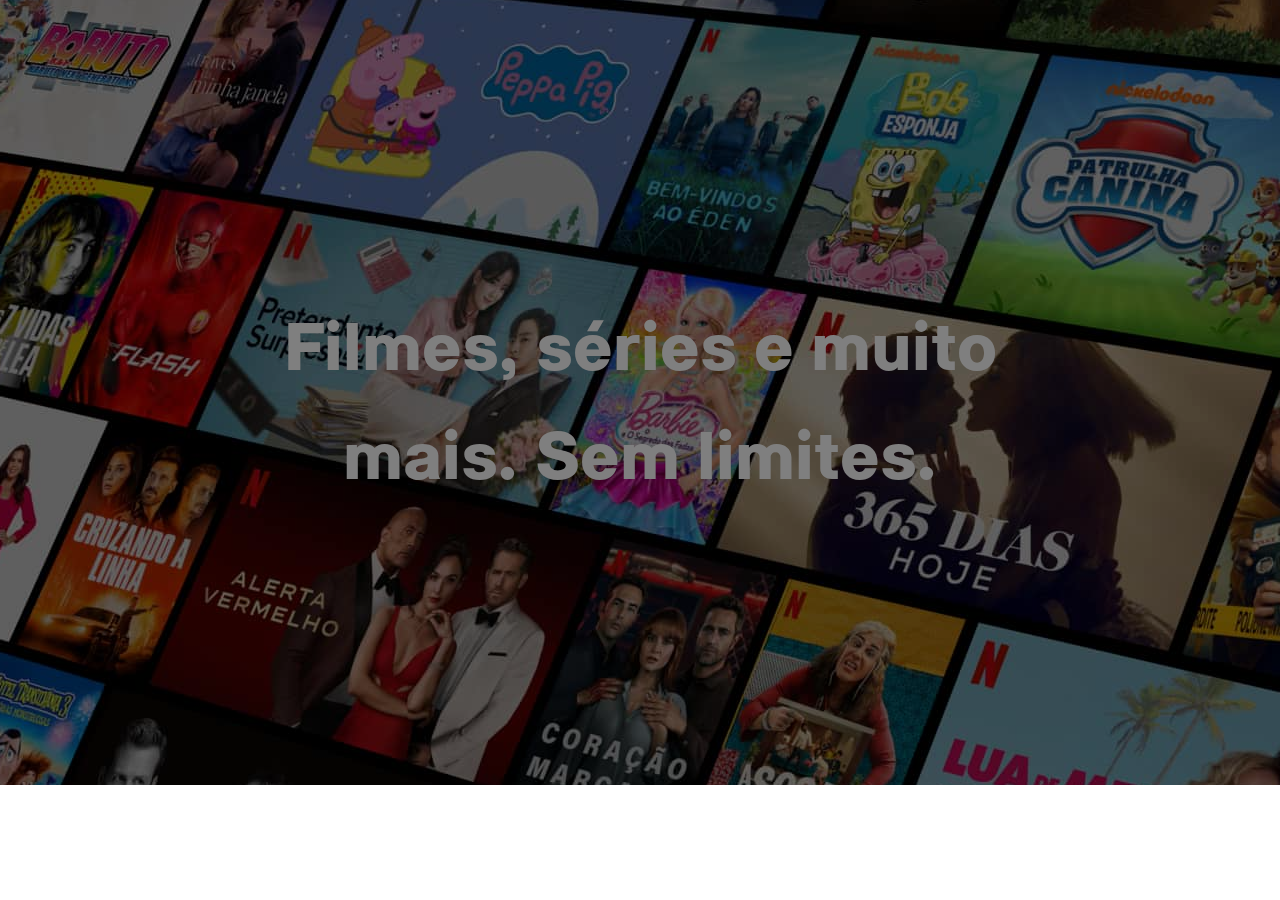
==== index.html @ a0a431de "Iniciando projeto." ====
<!DOCTYPE html>
<html lang="pt-br">

<head>
    <meta charset="UTF-8">
    <meta http-equiv="X-UA-Compatible" content="IE=edge">
    <meta name="viewport" content="width=device-width, initial-scale=1.0">
    <title>Netflix Brenda - assistir a séries online, assistir a filmes online.</title>
    <link rel="stylesheet" href="style.css">
    <link rel="icon" href="imagens/netflix_logo_icon_170919.png">
    <style>
        @font-face {
            font-family: 'Fontes do titulo';
            src: url('Fontes/Sublima-ExtraBold.otf');
            font-weight: normal;
            font-style: normal;
        }

        @font-face {
            font-family: 'Fontes pequenas';
            src: url();
        }
    </style>

<body>
    <main class="main">
        <h1>Filmes, séries e muito mais. Sem limites.</h1>
        <div class="gradiente"></div>
    </main>

    <!-- <div>
        <img src="imagens/netflix-logo-5.png" alt="">
    </div>
    <div class="frases">
        <div>
            <h1>Filmes, séries e muito mais. <br> Sem limites.</h1>
        </div>
        <div>
            <h2>Assista onde quiser. Cancele quando quiser.</h2>
        </div>
        <div>
            <h3>Pronto para assistir? Informe seu email para criar ou reiniciar sua assinatura.</h3>
        </div>
        <div>
        </div>
        <form action=""></form>Vamos lá >
        <div class="frases-de-baixo">
            <h1>Assista na TV.</h1>
            <h2>Assista em Smart TVs, PlayStation, Xbox, <br> Chromecast, Apple TV, aparelhos de Blu-ray e <br> outros
                dispositivos.
            </h2>
        </div>
        <div>
            <button>BOTÃO</button>
        </div>
        <div class="tv">
            <img src="imagens/tv.png" alt="Imagem de uma tv">
            <video src="videos/video-tv-0819.m4v" type="video/mp4"></video>
        </div>
        <div>
            <img src="imagens/dustin.png" alt="">
            <video src="videos/dustin.m4v"></video>
            <h1>Assita quando quiser.</h1>
            <h2>Assista no celular, tablet, Smart TV ou <br> notebook sem pagar a mais por isso.</h2>
        </div>
        <div>
            <img src="imagens/kidsValueProp.png" alt="">
            <h1>Crie perfis para crianças.</h1>
            <h2>Deixe as crianças se aventurarem com seus <br> personagens favoritos em um espaço feito só <br> para
                elas, sem pagar a mais por
                isso.</h2>
        </div>
        <div>
            <h1>Perguntas frequentes</h1>
        </div>
    </div>

    -->
</body>

</html>
---- style.css ----
* {
    margin: 0px;
    padding: 0px;
}

body {
    color: white;
}


.main {
    height: 785px;
    background: url(imagens/BR-pt-20220509-popsignuptwoweeks-perspective_alpha_website_medium.jpg) center;
    display: flex;
    align-items: center;
    justify-content: center;
    position: relative;
}

.main h1 {
    font-family: Fontes do titulo, sans-serif;
    font-size: 65px;
    max-width: 737px;
    text-align: center;
}

.gradiente {
    background: rgba(0, 0, 0, 0.5);
    position: absolute;
    top: 0;
    left: 0;
    right: 0;
    bottom: 0;
}

/*

.frases {
    text-align: center;
    color: white;
    margin-top: 210px;

}

h1 {
    font-size: 50px;
    font-family: sans-serif;
}

h2 {
    font-size: 28px;
    font-family: sans-serif;
}

h3 {
    font-size: 18px;
    font-family: sans-serif;
}

img {
    width: 135px;
    margin: 20px 49px;
}

.tv img {
    width: 500px;
    position: relative;
    border-left: auto;
}

.tv video {
    width: 350px;
}
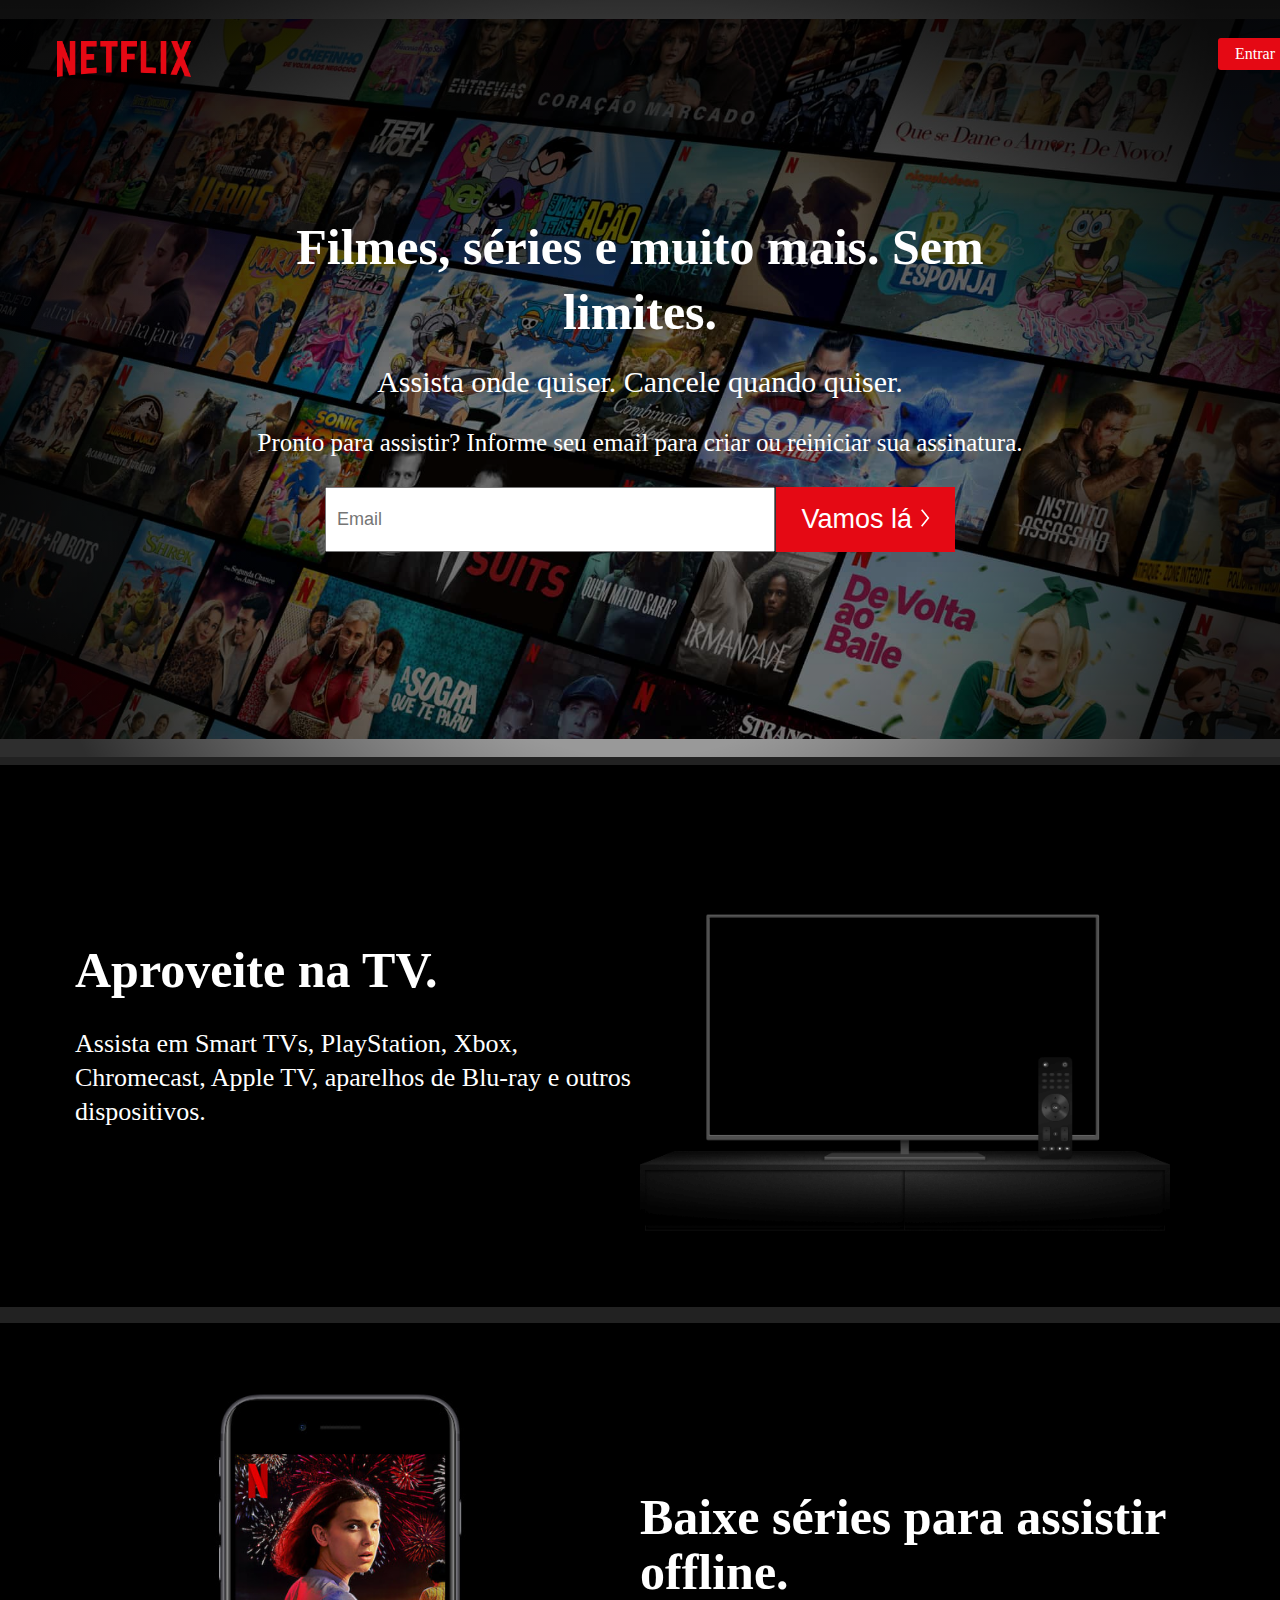
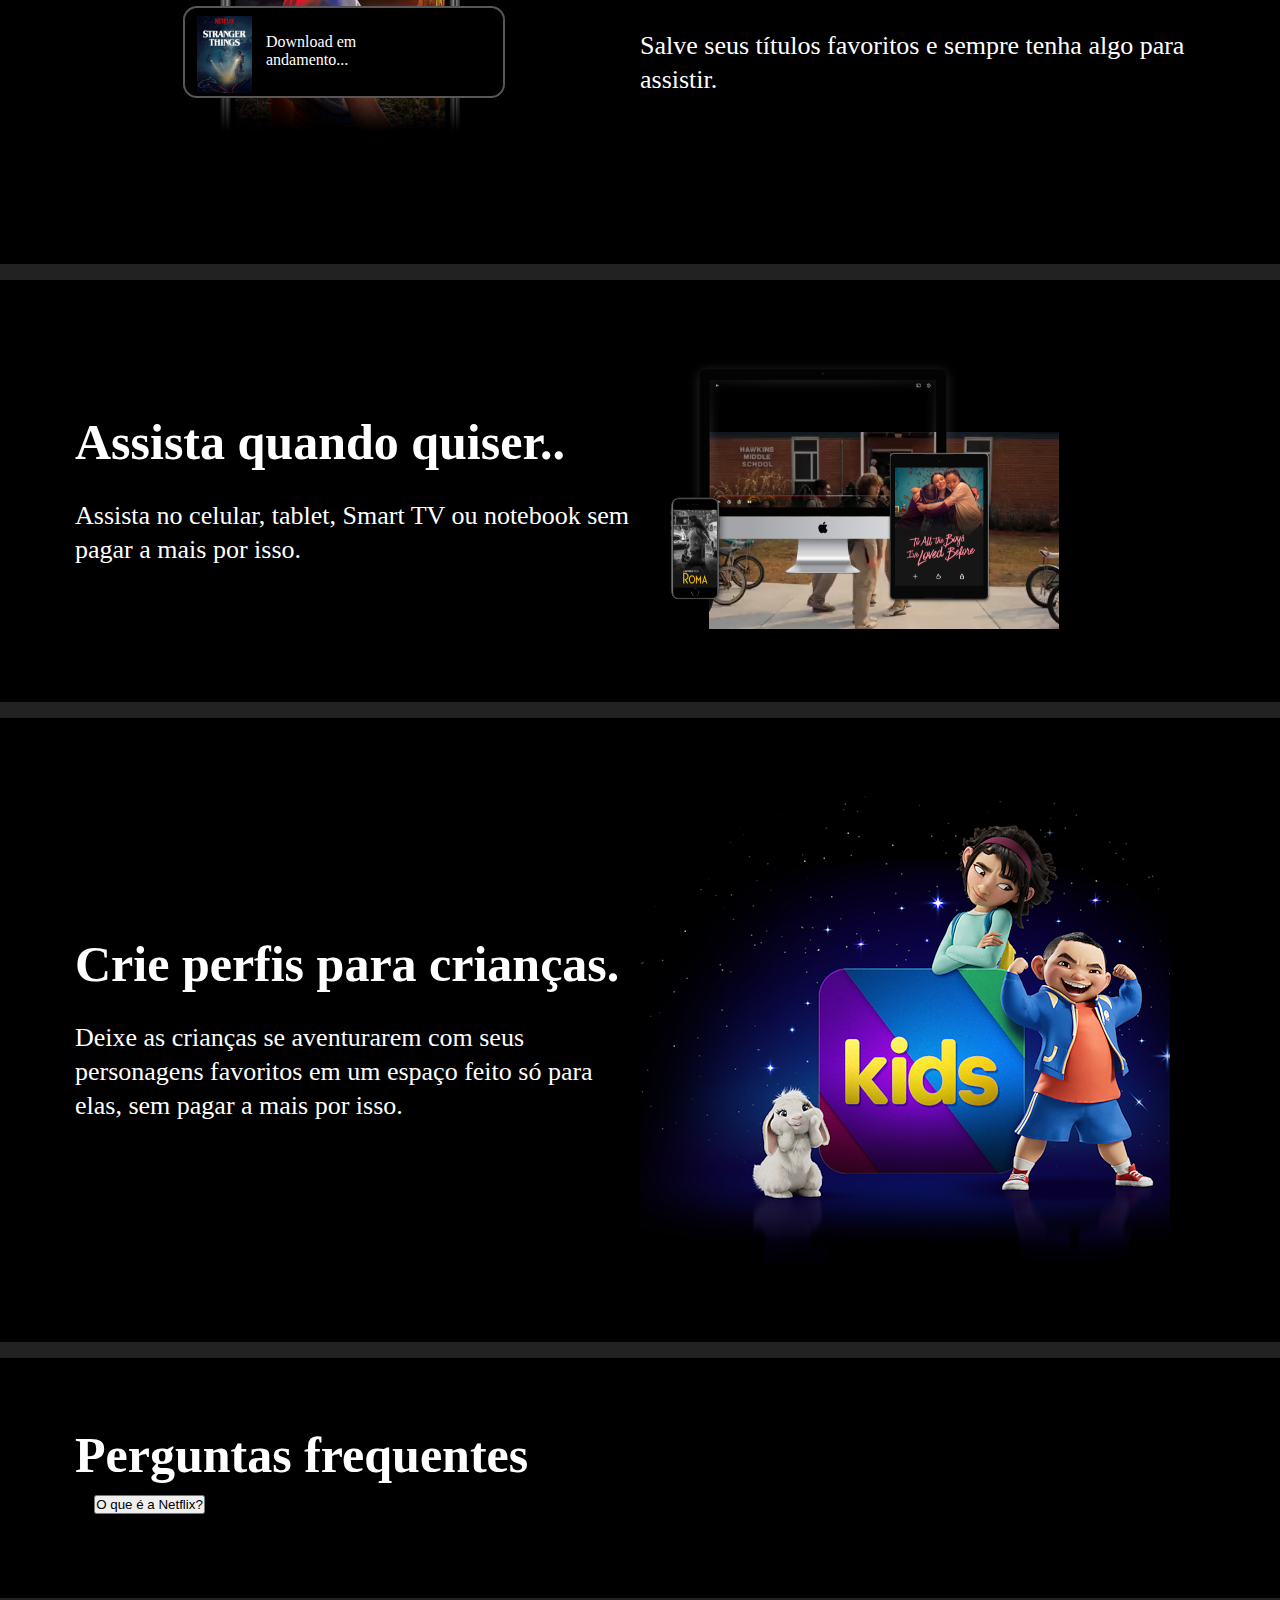
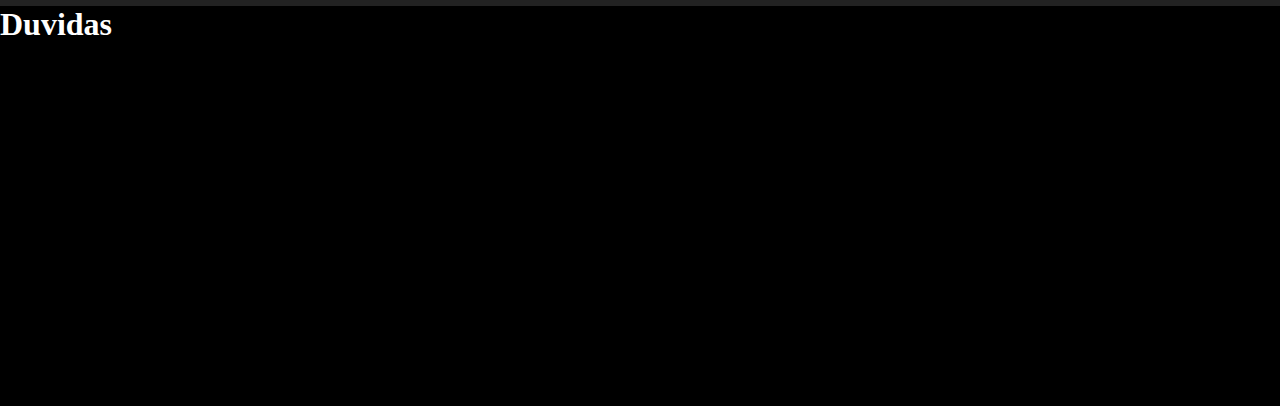
==== commit b165e5be: "finalizando projeto" ====
--- a/index.html
+++ b/index.html
@@ -8,74 +8,140 @@
     <title>Netflix Brenda - assistir a séries online, assistir a filmes online.</title>
     <link rel="stylesheet" href="style.css">
     <link rel="icon" href="imagens/netflix_logo_icon_170919.png">
-    <style>
-        @font-face {
-            font-family: 'Fontes do titulo';
-            src: url('Fontes/Sublima-ExtraBold.otf');
-            font-weight: normal;
-            font-style: normal;
-        }
-
-        @font-face {
-            font-family: 'Fontes pequenas';
-            src: url();
-        }
-    </style>
+    <link rel="stylesheet" href="https://cdnjs.cloudflare.com/ajax/libs/font-awesome/6.1.1/css/all.min.css"
+        integrity="sha512-KfkfwYDsLkIlwQp6LFnl8zNdLGxu9YAA1QvwINks4PhcElQSvqcyVLLD9aMhXd13uQjoXtEKNosOWaZqXgel0g=="
+        crossorigin="anonymous" referrerpolicy="no-referrer" />
+</head>
 
 <body>
-    <main class="main">
-        <h1>Filmes, séries e muito mais. Sem limites.</h1>
+
+
+    <header class="header">
+        <img src="imagens/netflix-logo-5.png" alt="Netflix" draggable="false">
+        <a class="button-entrar" hover href="a">Entrar</a>
+    </header>
+
+
+    <main class="main text-center">
+        <div class="main-child">
+
+            <h1 class="titulo-1 ">Filmes, séries e muito mais. Sem limites.</h1>
+
+            <span class="subtitulo-1">Assista onde quiser. Cancele quando quiser.</span>
+
+            <p>Pronto para assistir? Informe seu email para criar ou reiniciar sua assinatura.</p>
+
+            <form class="form">
+                <input type="text" placeholder="Email">
+
+                <button>Vamos lá <span class="seta-direita"></span> </button>
+            </form>
+
+        </div>
         <div class="gradiente"></div>
     </main>
 
-    <!-- <div>
-        <img src="imagens/netflix-logo-5.png" alt="">
-    </div>
-    <div class="frases">
-        <div>
-            <h1>Filmes, séries e muito mais. <br> Sem limites.</h1>
+    <section class="section">
+        <div class="container">
+            <div class="grid">
+                <div>
+                    <h1>Aproveite na TV.</h1>
+                    <p>Assista em Smart TVs, PlayStation, Xbox, Chromecast, Apple TV, aparelhos de Blu-ray e outros
+                        dispositivos.</p>
+
+                </div>
+
+                <div class="card-container">
+                    <img class="img-tv" src="imagens/tv.png" alt="Imagem tv">
+                    <div class="card-animation">
+                        <video class="video-tv" autoplay playsinline muted loop>
+                            <source
+                                src="https://assets.nflxext.com/ffe/siteui/acquisition/ourStory/fuji/desktop/video-tv-0819.m4v">
+                        </video>
+                    </div>
+                </div>
+            </div>
         </div>
-        <div>
-            <h2>Assista onde quiser. Cancele quando quiser.</h2>
+    </section>
+
+
+    <section class="section">
+        <div class="container">
+            <div class="grid">
+
+                <div class="card-container">
+                    <img class="img-cel" src="imagens/cel.jpg" alt="Imagem cel">
+                    <img class="img-stranger" src="imagens/trangerthings.png" alt="Imagem stranger">
+                    <div class="quadrado-todo">
+                        <div class="quadrado"></div>
+                        <div class="frase-cel">Download em andamento... </div>
+                        <div class="card-animation"></div>
+                    </div>
+
+                </div>
+
+                <div>
+                    <h1>Baixe séries para assistir offline.</h1>
+                    <p>Salve seus títulos favoritos e sempre tenha algo para assistir.</p>
+                </div>
+            </div>
         </div>
-        <div>
-            <h3>Pronto para assistir? Informe seu email para criar ou reiniciar sua assinatura.</h3>
+    </section>
+
+
+    <section class="section">
+        <div class="container">
+            <div class="grid">
+                <div>
+                    <h1>Assista quando quiser..</h1>
+                    <p>Assista no celular, tablet, Smart TV ou notebook sem pagar a mais por isso.</p>
+                </div>
+                <div class="card-container">
+                    <img class="img-pc" src="imagens/dustin.png" alt="Imagem pc">
+
+                    <div class="card-animation">
+                        <video class="video-dustin" autoplay playsinline muted loop src="videos/dustin.m4v">
+                        </video>
+                    </div>
+                </div>
+            </div>
         </div>
-        <div>
+
+
+    </section>
+
+    <section class="section">
+        <div class="container">
+            <div class="grid">
+                <div>
+                    <h1>Crie perfis para crianças.</h1>
+                    <p>Deixe as crianças se aventurarem com seus personagens favoritos em um espaço feito só para elas,
+                        sem pagar a mais por isso.</p>
+                </div>
+                <div class="card-container">
+                    <img class="img-kids" src="imagens/kidsValueProp.png" alt="Imagem kids">
+                </div>
+
+            </div>
         </div>
-        <form action=""></form>Vamos lá >
-        <div class="frases-de-baixo">
-            <h1>Assista na TV.</h1>
-            <h2>Assista em Smart TVs, PlayStation, Xbox, <br> Chromecast, Apple TV, aparelhos de Blu-ray e <br> outros
-                dispositivos.
-            </h2>
-        </div>
-        <div>
-            <button>BOTÃO</button>
-        </div>
-        <div class="tv">
-            <img src="imagens/tv.png" alt="Imagem de uma tv">
-            <video src="videos/video-tv-0819.m4v" type="video/mp4"></video>
-        </div>
-        <div>
-            <img src="imagens/dustin.png" alt="">
-            <video src="videos/dustin.m4v"></video>
-            <h1>Assita quando quiser.</h1>
-            <h2>Assista no celular, tablet, Smart TV ou <br> notebook sem pagar a mais por isso.</h2>
-        </div>
-        <div>
-            <img src="imagens/kidsValueProp.png" alt="">
-            <h1>Crie perfis para crianças.</h1>
-            <h2>Deixe as crianças se aventurarem com seus <br> personagens favoritos em um espaço feito só <br> para
-                elas, sem pagar a mais por
-                isso.</h2>
-        </div>
-        <div>
-            <h1>Perguntas frequentes</h1>
-        </div>
-    </div>
+    </section>
 
-    -->
+    <section class="section">
+        <div class="container">
+            <div class="grid">
+                <div class="perguntas">
+                    <h1>Perguntas frequentes</h1>
+                    <div class="botoes-perguntas">
+                        <button>O que é a Netflix?</button>
+                    </div>
+                </div>
+            </div>
+    </section>
 </body>
+<footer>
+    <h1>Duvidas
+
+    </h1>
+</footer>
 
 </html>--- a/style.css
+++ b/style.css
@@ -1,73 +1,328 @@
-* {
-    margin: 0px;
-    padding: 0px;
-}
-
-body {
-    color: white;
-}
-
-
-.main {
-    height: 785px;
-    background: url(imagens/BR-pt-20220509-popsignuptwoweeks-perspective_alpha_website_medium.jpg) center;
-    display: flex;
-    align-items: center;
-    justify-content: center;
-    position: relative;
-}
-
-.main h1 {
-    font-family: Fontes do titulo, sans-serif;
-    font-size: 65px;
-    max-width: 737px;
-    text-align: center;
-}
-
-.gradiente {
-    background: rgba(0, 0, 0, 0.5);
-    position: absolute;
-    top: 0;
-    left: 0;
-    right: 0;
-    bottom: 0;
-}
-
-/*
-
-.frases {
-    text-align: center;
-    color: white;
-    margin-top: 210px;
-
-}
-
-h1 {
-    font-size: 50px;
-    font-family: sans-serif;
-}
-
-h2 {
-    font-size: 28px;
-    font-family: sans-serif;
-}
-
-h3 {
-    font-size: 18px;
-    font-family: sans-serif;
-}
-
-img {
-    width: 135px;
-    margin: 20px 49px;
-}
-
-.tv img {
-    width: 500px;
-    position: relative;
-    border-left: auto;
-}
-
-.tv video {
-    width: 350px;
-}+ @font-face {
+     font-family: 'Sublima extra bold';
+     src: url('fontes/Sublima-ExtraBold.otf');
+     font-weight: normal;
+     font-style: normal;
+ }
+
+ @font-face {
+     font-family: 'Netflix sans';
+     src: url('fontes/NetflixSans-Regular.otf');
+ }
+
+ @font-face {
+     font-family: Netflix light;
+     src: url(fontes/NetflixSans-Light.otf);
+ }
+
+ * {
+     margin: 0px;
+     padding: 0px;
+     box-sizing: border-box;
+ }
+
+ .container {
+     max-width: 1130px;
+     margin: 0 auto;
+ }
+
+ .header {
+     position: absolute;
+     z-index: 20;
+ }
+
+ body {
+     color: white;
+     display: block;
+ }
+
+ .main-child {
+     z-index: 1;
+ }
+
+
+ .main {
+     height: 757px;
+     width: 100%;
+     background: url(imagens/Br-pt-20220523-popsignuptwoweeks-perspective_alpha_website_medium.jpg) center;
+     background-size: contain;
+     display: flex;
+     align-items: center;
+     justify-content: center;
+     position: relative;
+     background-repeat: no-repeat;
+
+
+ }
+
+ .main h1 {
+     max-width: 703px;
+     text-align: center;
+     line-height: 65px;
+     margin: 20px auto;
+ }
+
+ .subtitulo-1 {
+     font-size: 30px;
+     font-family: 'Sublima extra bold';
+     margin-top: 30px;
+     margin-bottom: 10px;
+     padding: 20px;
+     text-align: center;
+ }
+
+ .form {
+     display: flex;
+     justify-content: center;
+     grid-template-columns: 500px 250px;
+     margin-top: 30px;
+     margin-bottom: 10px;
+ }
+
+ .form input {
+     padding: 20px 10px;
+     font-size: 18px;
+     font-family: sans-serif;
+     width: 450px;
+ }
+
+ .form button {
+     background-color: #e50914;
+     outline: none;
+     border: none;
+     color: white;
+     font-size: 27px;
+     width: 180px;
+     border-left: 1px solid #333;
+ }
+
+ .form button:hover {
+     background: #f6131f;
+ }
+
+ .form button .seta-direita {
+     background-image: url(./svgs/seta.svg);
+     width: 10px;
+     height: 20px;
+     display: inline-block;
+     background-repeat: no-repeat;
+ }
+
+ .main p {
+     font-size: 25px;
+     margin-top: 30px;
+     margin-bottom: 10px;
+     font-family: Netflix sans;
+ }
+
+ .gradiente {
+     background: rgba(0, 0, 0, 0.4);
+     position: absolute;
+     height: 757px;
+     width: 100%;
+     top: 0;
+     left: 0;
+     right: 0;
+     bottom: 0;
+     background: rgba(0, 0, 0, .4);
+     background-image: linear-gradient(to top, rgba(0, 0, 0, 0) 50%, rgba(0, 0, 0, .7) 100%), radial-gradient(50% 100%, rgba(0, 0, 0, 0) 50%, rgba(0, 0, 0, .7) 100%);
+
+ }
+
+ .header {
+     position: absolute;
+     z-index: 100;
+     width: 100%;
+     display: flex;
+     justify-content: space-between;
+     max-width: 1213px;
+     top: -12px;
+     left: 60px;
+
+
+
+ }
+
+ header img {
+     width: 134px;
+     margin: 53px -3px;
+
+ }
+
+ .header a {
+     display: inline-block;
+     background: #e50914;
+     color: white;
+     align-self: flex-start;
+     padding: 7px 17px;
+     text-decoration: none;
+     margin: 50px -19px;
+     border-radius: 3px;
+     font-family: Netflix light;
+ }
+
+ .header a:hover {
+     background: #f6131f;
+
+ }
+
+ .titulo-1 {
+     font-family: 'Sublima extra bold';
+     font-size: 50px;
+ }
+
+ .text-center {
+     text-align: center;
+ }
+
+ @media screen and (max-width:950px) {
+     .form {
+         flex-direction: column;
+         align-items: center;
+     }
+
+     .form input {
+         width: 100%;
+         max-width: 500px;
+         height: 48px;
+         padding: 0px 10px;
+     }
+
+     .form button {
+         margin-top: 15px;
+         font-size: 17px;
+         width: 120px;
+         height: 40px;
+         text-align: center;
+         letter-spacing: .1px;
+         border-radius: 2px;
+     }
+
+     .form button .seta-direita {
+         width: 6px;
+         height: 11px;
+     }
+ }
+
+ .section {
+     font-family: Sublima extra bold;
+     background: black;
+     padding: 70px 50px;
+     border-bottom: 8px solid #222;
+     border-top: 8px solid #222;
+     width: 100%;
+
+ }
+
+ .section h1 {
+     font-size: 50px;
+     line-height: 55px;
+ }
+
+ .section p {
+     font-size: 26px;
+     line-height: 34px;
+     margin-top: 29px;
+
+ }
+
+
+ .card-container {
+     overflow: hidden;
+     position: relative;
+     width: 530px;
+ }
+
+
+ .img-tv {
+     position: relative;
+     z-index: 2;
+     width: 100%;
+ }
+
+ .card-animation {
+     width: 100%;
+     height: 100%;
+     max-width: 73%;
+     max-height: 54%;
+     position: absolute;
+     top: 82px;
+     left: 69px;
+ }
+
+
+ .grid {
+     display: grid;
+     grid-template-columns: 1fr 1fr;
+     align-items: center;
+
+ }
+
+ .img-cel {
+     position: relative;
+     width: 100%;
+     top: -58px;
+ }
+
+
+ .quadrado {
+     position: absolute;
+     width: 322px;
+     height: 92px;
+     background: url(imagens/download-icon.gif) no-repeat black;
+     background-size: 15%;
+     border-radius: 14px;
+     border-bottom: #e50914;
+     top: 213px;
+     left: 108px;
+     border-width: 2px;
+     border-style: solid;
+     border-color: rgba(222, 222, 222, 0.394);
+
+
+ }
+
+ .img-stranger {
+     position: absolute;
+     top: 223px;
+     left: 122px;
+     width: 55px;
+     z-index: 1;
+ }
+
+ .frase-cel {
+     position: absolute;
+     font-size: 16px;
+     font-family: Netflix sans;
+     width: 128px;
+     left: 191px;
+     top: 240px;
+ }
+
+ .img-pc {
+     position: relative;
+     z-index: 1;
+     width: 370px;
+
+ }
+
+ .video-dustin {
+     position: absolute;
+     width: 350px;
+ }
+
+ .botoes-perguntas {
+     padding: 0.8em 2.2em 0.8em 1.2em;
+     margin-bottom: 1px;
+     font-weight: 400;
+     position: relative;
+     width: 100%;
+     border: 0;
+ }
+
+ footer {
+     background: black;
+     width: 100%;
+     height: 400px;
+
+ }